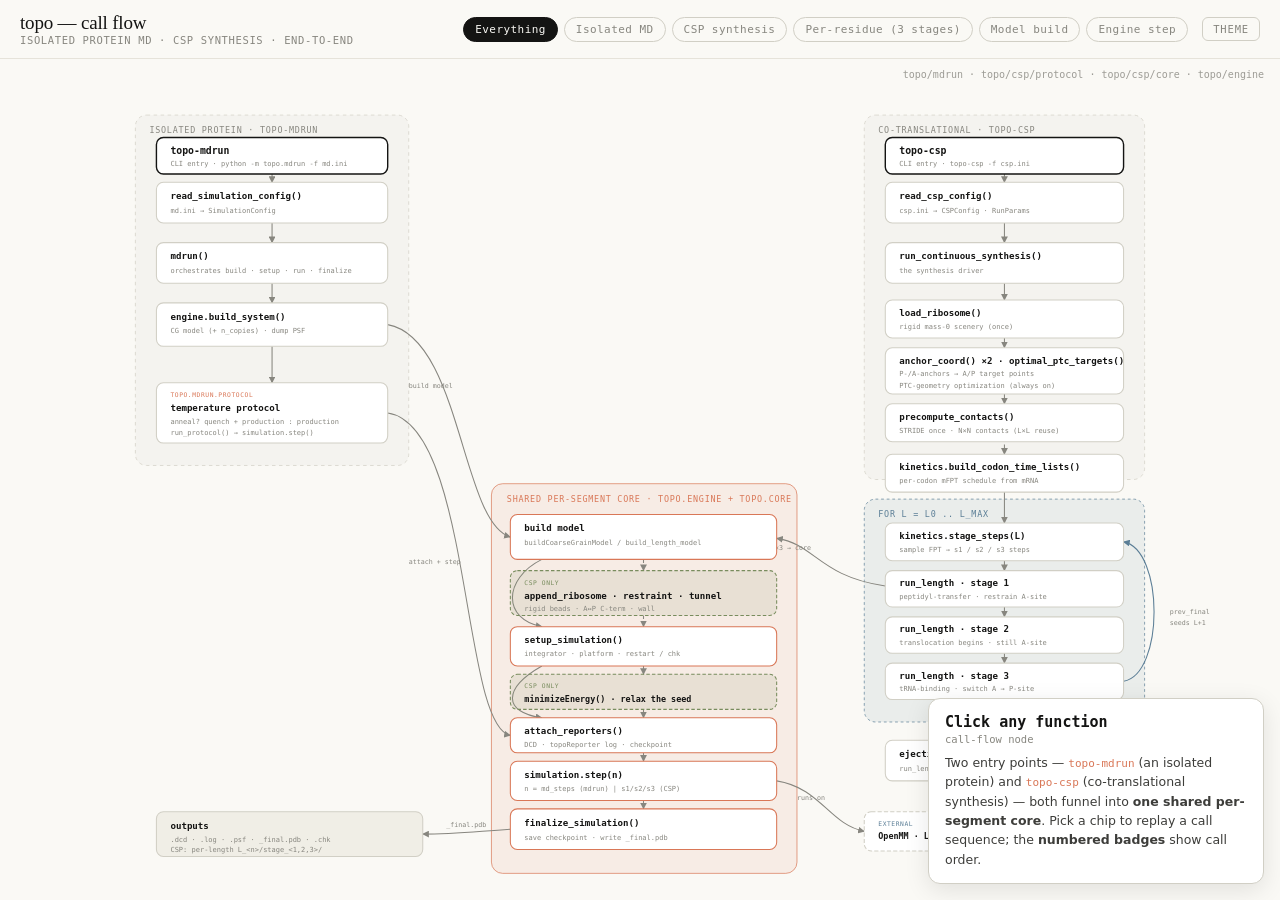
==== docs/_diagrams/callflow.html @ d385ec0a "docs: add interactive architecture + call-flow diagrams to the Sphinx build Two self-contained, full" ====
<!doctype html>
<html lang="en">
<head>
<meta charset="utf-8">
<meta name="viewport" content="width=device-width, initial-scale=1">
<title>topo — call flow</title>
<script>
  (function () {
    const saved = localStorage.getItem('topo-theme');
    const dark = saved ? saved === 'dark' : matchMedia('(prefers-color-scheme: dark)').matches;
    document.documentElement.classList.toggle('dark', dark);
  })();
</script>
<style>
  :root {
    --bg: #FAF9F5; --surface: #FFFFFF; --surface2: #F0EEE6;
    --ink: #141413; --body: #3D3D3A; --muted: #87867F;
    --line: #D1CFC5; --line-soft: #E6E3DA;
    --clay: #D97757; --clay-soft: rgba(217,119,87,0.10);
    --olive: #788C5D; --olive-soft: rgba(120,140,93,0.12);
    --gold: #C9A45C; --blue: #5B7E96; --blue-soft: rgba(91,126,150,0.10);
    --zone: rgba(20,20,19,0.022); --zone-line: #D1CFC5;
    --serif: ui-serif, Georgia, "Times New Roman", serif;
    --sans: system-ui, -apple-system, "Segoe UI", Roboto, sans-serif;
    --mono: ui-monospace, "SF Mono", Menlo, Consolas, monospace;
  }
  html.dark {
    --bg: #141413; --surface: #1F1F1D; --surface2: #2A2A28;
    --ink: #FAF9F5; --body: #D1CFC5; --muted: #8F8E86;
    --line: #3D3D3A; --line-soft: #2A2A28;
    --clay: #E48A6E; --clay-soft: rgba(228,138,110,0.15);
    --olive: #9DB07C; --olive-soft: rgba(157,176,124,0.17);
    --gold: #D4B36F; --blue: #7FA3BC; --blue-soft: rgba(127,163,188,0.15);
    --zone: rgba(250,249,245,0.03); --zone-line: #3D3D3A;
  }
  * { box-sizing: border-box; margin: 0; padding: 0; }
  html, body { height: 100%; }
  body {
    background: var(--bg); color: var(--body); font-family: var(--sans);
    -webkit-font-smoothing: antialiased; display: flex; flex-direction: column; overflow: hidden;
  }

  /* ── top bar ─────────────────────────────── */
  .bar {
    display: flex; align-items: center; gap: 14px; flex-wrap: wrap;
    padding: 12px 20px; border-bottom: 1px solid var(--line-soft); flex: none;
  }
  .bar h1 { font-family: var(--serif); font-weight: 500; font-size: 19px; color: var(--ink); letter-spacing: -0.01em; }
  .bar .sub { font-family: var(--mono); font-size: 10.5px; color: var(--muted); letter-spacing: 0.06em; text-transform: uppercase; }
  .spacer { flex: 1; }
  .chips { display: flex; gap: 6px; flex-wrap: wrap; }
  .chip {
    font-family: var(--mono); font-size: 11px; letter-spacing: 0.04em;
    padding: 5px 11px; border: 1px solid var(--line); border-radius: 999px;
    background: transparent; color: var(--muted); cursor: pointer; transition: all .15s ease;
  }
  .chip:hover { color: var(--ink); border-color: var(--muted); }
  .chip.on { background: var(--ink); border-color: var(--ink); color: var(--bg); }
  #themeToggle {
    font-family: var(--mono); font-size: 10.5px; text-transform: uppercase; letter-spacing: 0.08em;
    padding: 5px 10px; border: 1px solid var(--line); border-radius: 6px;
    background: transparent; color: var(--muted); cursor: pointer;
  }
  #themeToggle:hover { color: var(--ink); border-color: var(--muted); }

  /* ── stage ───────────────────────────────── */
  .stage { flex: 1; position: relative; min-height: 0; }
  .stage svg { position: absolute; inset: 0; width: 100%; height: 100%; display: block; }

  /* zones */
  .zone rect { fill: var(--zone); stroke: var(--zone-line); stroke-width: 1; stroke-dasharray: 5 5; }
  .zone.core rect { fill: var(--clay-soft); stroke: var(--clay); stroke-dasharray: none; }
  .zone.loop rect { fill: var(--blue-soft); stroke: var(--blue); stroke-dasharray: 4 4; }
  .zone .ztitle { font-family: var(--mono); font-size: 12px; letter-spacing: 0.09em; text-transform: uppercase; fill: var(--muted); }
  .zone.core .ztitle { fill: var(--clay); }
  .zone.loop .ztitle { fill: var(--blue); }

  /* nodes */
  .node { cursor: pointer; }
  .node rect { fill: var(--surface); stroke: var(--line); stroke-width: 1.5; transition: stroke .15s ease; }
  .node:hover rect { stroke: var(--muted); }
  .node.sel rect { stroke: var(--clay) !important; stroke-width: 2.2; }
  .node .t  { font-family: var(--mono); font-size: 13px; font-weight: 600; fill: var(--ink); pointer-events: none; }
  .node .m  { font-family: var(--mono); font-size: 10px; fill: var(--muted); pointer-events: none; }
  .node .k  { font-family: var(--mono); font-size: 9px; letter-spacing: 0.09em; text-transform: uppercase; fill: var(--clay); pointer-events: none; }
  .node .k.blue { fill: var(--blue); }
  .node .k.olive { fill: var(--olive); }
  .node.entry rect { fill: var(--surface); stroke: var(--ink); stroke-width: 2; }
  .node.entry .t { fill: var(--ink); font-size: 14px; }
  .node.core rect { fill: var(--surface); stroke: var(--clay); }
  .node.store rect { fill: var(--surface2); }
  .node.ext rect { stroke-dasharray: 6 3; }
  .node.opt rect { fill: var(--olive-soft); stroke: var(--olive); stroke-dasharray: 5 3; }

  /* edges */
  .edge { stroke: var(--muted); stroke-width: 1.5; fill: none; marker-end: url(#a-mut); transition: opacity .2s ease, stroke .2s ease; }
  .edge.dash { stroke-dasharray: 5 4; }
  .edge.loop { stroke: var(--blue); marker-end: url(#a-blue); }
  .elbl { font-family: var(--mono); font-size: 9.5px; fill: var(--muted); transition: opacity .2s ease; }

  /* flow highlighting */
  .stage.flowing .edge { opacity: 0.10; }
  .stage.flowing .elbl { opacity: 0.10; }
  .stage.flowing .node { opacity: 0.24; }
  .stage.flowing .zone { opacity: 0.40; }
  .stage.flowing .edge.lit {
    opacity: 1; stroke: var(--clay); marker-end: url(#a-clay);
    stroke-dasharray: 7 5; animation: march 0.9s linear infinite;
  }
  .stage.flowing .elbl.lit { opacity: 1; fill: var(--clay); }
  .stage.flowing .node.lit { opacity: 1; }
  .stage.flowing .node.lit rect { stroke: var(--clay); }
  @keyframes march { to { stroke-dashoffset: -12; } }
  @media (prefers-reduced-motion: reduce) { .stage.flowing .edge.lit { animation: none; } }

  /* order badges */
  .badge { pointer-events: none; }
  .badge circle { fill: var(--clay); }
  .badge text { fill: var(--bg); font-family: var(--mono); font-size: 11px; font-weight: 700; text-anchor: middle; }

  /* ── floating cards ──────────────────────── */
  .card {
    position: absolute;
    background: var(--surface); border: 1px solid var(--line); border-radius: 12px;
    padding: 14px 16px; box-shadow: 0 6px 24px rgba(0,0,0,0.10);
  }
  #detail { right: 16px; bottom: 16px; width: 336px; }
  #detail h3 { font-family: var(--mono); font-weight: 700; font-size: 15px; color: var(--ink); margin-bottom: 2px; }
  #detail .meta { font-family: var(--mono); font-size: 10.5px; color: var(--muted); margin-bottom: 8px; }
  #detail p { font-size: 12.5px; line-height: 1.55; }
  #detail p code, #flowcap code { font-family: var(--mono); font-size: 11px; color: var(--clay); }
  #flowcap { left: 16px; bottom: 16px; max-width: 470px; display: none; }
  #flowcap.show { display: block; }
  #flowcap .fname { font-family: var(--mono); font-size: 10.5px; letter-spacing: 0.08em; text-transform: uppercase; color: var(--clay); margin-bottom: 6px; }
  #flowcap ol { margin-left: 18px; }
  #flowcap li { font-size: 12px; line-height: 1.5; margin-bottom: 2px; }
  .src { position: absolute; top: 10px; right: 16px; font-family: var(--mono); font-size: 10px; color: var(--muted); opacity: 0.8; }
  @media (max-width: 900px) {
    body { overflow: auto; }
    .stage { min-height: 128vh; }
    #detail { position: static; width: auto; margin: 10px 16px; }
    #flowcap { position: static; margin: 0 16px 16px; }
  }
</style>
</head>
<body>

<div class="bar">
  <div>
    <h1>topo — call flow</h1>
    <div class="sub">isolated protein MD · CSP synthesis · end&#8209;to&#8209;end</div>
  </div>
  <div class="spacer"></div>
  <div class="chips" id="chips">
    <button class="chip on" data-flow="all">Everything</button>
    <button class="chip" data-flow="isolated">Isolated MD</button>
    <button class="chip" data-flow="csp">CSP synthesis</button>
    <button class="chip" data-flow="residue">Per-residue (3 stages)</button>
    <button class="chip" data-flow="build">Model build</button>
    <button class="chip" data-flow="engine">Engine step</button>
  </div>
  <button id="themeToggle">Theme</button>
</div>

<div class="stage" id="stage">
<svg viewBox="0 0 1600 1200" preserveAspectRatio="xMidYMid meet" role="img" aria-label="topo function-call flow diagram">
  <defs>
    <marker id="a-mut" viewBox="0 0 10 10" refX="9" refY="5" markerWidth="6.5" markerHeight="6.5" orient="auto-start-reverse">
      <path d="M0,0 L10,5 L0,10 z" style="fill: var(--muted)"/>
    </marker>
    <marker id="a-clay" viewBox="0 0 10 10" refX="9" refY="5" markerWidth="6.5" markerHeight="6.5" orient="auto-start-reverse">
      <path d="M0,0 L10,5 L0,10 z" style="fill: var(--clay)"/>
    </marker>
    <marker id="a-blue" viewBox="0 0 10 10" refX="9" refY="5" markerWidth="6.5" markerHeight="6.5" orient="auto-start-reverse">
      <path d="M0,0 L10,5 L0,10 z" style="fill: var(--blue)"/>
    </marker>
  </defs>

  <!-- ── zones ─────────────────────────────── -->
  <g class="zone" id="z-left">
    <rect x="80" y="80" width="390" height="500" rx="16"/>
    <text class="ztitle" x="100" y="106">Isolated protein · topo-mdrun</text>
  </g>
  <g class="zone" id="z-right">
    <rect x="1120" y="80" width="400" height="520" rx="16"/>
    <text class="ztitle" x="1140" y="106">Co-translational · topo-csp</text>
  </g>
  <g class="zone loop" id="z-loop">
    <rect x="1120" y="628" width="400" height="318" rx="16"/>
    <text class="ztitle" x="1140" y="654">for L = L0 .. L_max</text>
  </g>
  <g class="zone core" id="z-core">
    <rect x="588" y="606" width="436" height="556" rx="16"/>
    <text class="ztitle" x="610" y="632">shared per-segment core · topo.engine + topo.core</text>
  </g>

  <!-- ── edges ─────────────────────────────── -->
  <!-- left lane -->
  <path class="edge" id="e-md1" d="M275,150 L275,176"/>
  <path class="edge" id="e-md2" d="M275,234 L275,262"/>
  <path class="edge" id="e-md3" d="M275,320 L275,348"/>
  <path class="edge" id="e-md-build-protocol" d="M275,410 L275,462"/>
  <path class="edge" id="e-md-build-ff" d="M440,379 C 545,398 545,662 615,682"/>
  <path class="edge" id="e-md-protocol-attach" d="M440,505 C 560,522 545,952 615,965"/>

  <!-- shared core spine -->
  <path class="edge" id="e-ff-setup"     d="M660,714 C 604,742 604,800 660,810"/>
  <path class="edge dash" id="e-ff-scenery"   d="M805,714 L805,730"/>
  <path class="edge dash" id="e-scenery-setup" d="M805,794 L805,810"/>
  <path class="edge" id="e-setup-attach" d="M660,866 C 604,898 604,932 660,940"/>
  <path class="edge dash" id="e-setup-min"   d="M805,866 L805,878"/>
  <path class="edge dash" id="e-min-attach"  d="M805,928 L805,940"/>
  <path class="edge" id="e-attach-step"  d="M805,990 L805,1002"/>
  <path class="edge" id="e-step-final"   d="M805,1058 L805,1070"/>
  <path class="edge" id="e-step-omm"     d="M995,1030 C 1058,1040 1070,1092 1120,1102"/>
  <path class="edge" id="e-final-out"    d="M615,1099 C 545,1104 530,1106 490,1106"/>

  <!-- right lane -->
  <path class="edge" id="e-csp1" d="M1320,150 L1320,176"/>
  <path class="edge" id="e-csp2" d="M1320,234 L1320,262"/>
  <path class="edge" id="e-csp3" d="M1320,320 L1320,344"/>
  <path class="edge" id="e-csp4" d="M1320,398 L1320,412"/>
  <path class="edge" id="e-csp5" d="M1320,478 L1320,492"/>
  <path class="edge" id="e-csp6" d="M1320,550 L1320,564"/>
  <path class="edge" id="e-csp7" d="M1320,618 L1320,662"/>
  <path class="edge" id="e-csp8" d="M1320,716 L1320,730"/>
  <path class="edge" id="e-csp9" d="M1320,782 L1320,796"/>
  <path class="edge" id="e-csp10" d="M1320,848 L1320,862"/>
  <path class="edge loop" id="e-csp-loop" d="M1490,888 C 1548,878 1548,700 1490,689"/>
  <path class="edge" id="e-csp-post" d="M1320,914 L1320,972"/>
  <path class="edge" id="e-csp-core" d="M1150,752 C 1055,738 1050,692 995,684"/>

  <!-- ── edge labels ───────────────────────── -->
  <text class="elbl" data-e="e-md-build-ff" x="470" y="470">build model</text>
  <text class="elbl" data-e="e-md-protocol-attach" x="470" y="720">attach + step</text>
  <text class="elbl" data-e="e-step-omm" x="1024" y="1058">runs on</text>
  <text class="elbl" data-e="e-csp-core" x="1044" y="700" text-anchor="end">run_length ×3 → core</text>
  <text class="elbl" data-e="e-csp-loop" x="1556" y="792" text-anchor="start">prev_final</text>
  <text class="elbl" data-e="e-csp-loop" x="1556" y="808" text-anchor="start">seeds L+1</text>
  <text class="elbl" data-e="e-csp-post" x="1332" y="950">at L_max</text>
  <text class="elbl" data-e="e-final-out" x="552" y="1096" text-anchor="middle">_final.pdb</text>

  <!-- ── nodes: left lane (isolated MD) ────── -->
  <g class="node entry" data-k="md-cli">
    <rect x="110" y="112" width="330" height="52" rx="10"/>
    <text class="t" x="130" y="135">topo-mdrun</text>
    <text class="m" x="130" y="153">CLI entry · python -m topo.mdrun -f md.ini</text>
  </g>
  <g class="node" data-k="md-cfg">
    <rect x="110" y="176" width="330" height="58" rx="10"/>
    <text class="t" x="130" y="200">read_simulation_config()</text>
    <text class="m" x="130" y="220">md.ini → SimulationConfig</text>
  </g>
  <g class="node" data-k="md-driver">
    <rect x="110" y="262" width="330" height="58" rx="10"/>
    <text class="t" x="130" y="286">mdrun()</text>
    <text class="m" x="130" y="306">orchestrates build · setup · run · finalize</text>
  </g>
  <g class="node" data-k="md-build">
    <rect x="110" y="348" width="330" height="62" rx="10"/>
    <text class="t" x="130" y="372">engine.build_system()</text>
    <text class="m" x="130" y="391">CG model (+ n_copies) · dump PSF</text>
  </g>
  <g class="node" data-k="md-protocol">
    <rect x="110" y="462" width="330" height="86" rx="10"/>
    <text class="k" x="130" y="482">topo.mdrun.protocol</text>
    <text class="t" x="130" y="502">temperature protocol</text>
    <text class="m" x="130" y="521">anneal? quench + production : production</text>
    <text class="m" x="130" y="537">run_protocol() → simulation.step()</text>
  </g>

  <!-- ── nodes: right lane (CSP) ───────────── -->
  <g class="node entry" data-k="csp-cli">
    <rect x="1150" y="112" width="340" height="52" rx="10"/>
    <text class="t" x="1170" y="135">topo-csp</text>
    <text class="m" x="1170" y="153">CLI entry · topo-csp -f csp.ini</text>
  </g>
  <g class="node" data-k="csp-cfg">
    <rect x="1150" y="176" width="340" height="58" rx="10"/>
    <text class="t" x="1170" y="200">read_csp_config()</text>
    <text class="m" x="1170" y="220">csp.ini → CSPConfig · RunParams</text>
  </g>
  <g class="node" data-k="csp-driver">
    <rect x="1150" y="262" width="340" height="58" rx="10"/>
    <text class="t" x="1170" y="286">run_continuous_synthesis()</text>
    <text class="m" x="1170" y="306">the synthesis driver</text>
  </g>
  <g class="node" data-k="csp-ribo">
    <rect x="1150" y="344" width="340" height="54" rx="10"/>
    <text class="t" x="1170" y="367">load_ribosome()</text>
    <text class="m" x="1170" y="385">rigid mass-0 scenery (once)</text>
  </g>
  <g class="node" data-k="csp-anchor">
    <rect x="1150" y="412" width="340" height="66" rx="10"/>
    <text class="t" x="1170" y="435">anchor_coord() ×2 · optimal_ptc_targets()</text>
    <text class="m" x="1170" y="453">P-/A-anchors → A/P target points</text>
    <text class="m" x="1170" y="469">PTC-geometry optimization (always on)</text>
  </g>
  <g class="node" data-k="csp-precompute">
    <rect x="1150" y="492" width="340" height="54" rx="10"/>
    <text class="t" x="1170" y="515">precompute_contacts()</text>
    <text class="m" x="1170" y="533">STRIDE once · N×N contacts (L×L reuse)</text>
  </g>
  <g class="node" data-k="csp-kin">
    <rect x="1150" y="564" width="340" height="54" rx="10"/>
    <text class="t" x="1170" y="587">kinetics.build_codon_time_lists()</text>
    <text class="m" x="1170" y="605">per-codon mFPT schedule from mRNA</text>
  </g>

  <!-- loop body -->
  <g class="node" data-k="csp-stagesteps">
    <rect x="1150" y="662" width="340" height="54" rx="10"/>
    <text class="t" x="1170" y="685">kinetics.stage_steps(L)</text>
    <text class="m" x="1170" y="703">sample FPT → s1 / s2 / s3 steps</text>
  </g>
  <g class="node" data-k="csp-stage1">
    <rect x="1150" y="730" width="340" height="52" rx="10"/>
    <text class="t" x="1170" y="752">run_length · stage 1</text>
    <text class="m" x="1170" y="770">peptidyl-transfer · restrain A-site</text>
  </g>
  <g class="node" data-k="csp-stage2">
    <rect x="1150" y="796" width="340" height="52" rx="10"/>
    <text class="t" x="1170" y="818">run_length · stage 2</text>
    <text class="m" x="1170" y="836">translocation begins · still A-site</text>
  </g>
  <g class="node" data-k="csp-stage3">
    <rect x="1150" y="862" width="340" height="52" rx="10"/>
    <text class="t" x="1170" y="884">run_length · stage 3</text>
    <text class="m" x="1170" y="902">tRNA-binding · switch A → P-site</text>
  </g>

  <g class="node" data-k="csp-post">
    <rect x="1150" y="972" width="340" height="58" rx="10"/>
    <text class="t" x="1170" y="996">ejection / dissociation</text>
    <text class="m" x="1170" y="1016">run_length · restraint OFF · free drift</text>
  </g>

  <!-- ── nodes: shared core ────────────────── -->
  <g class="node core" data-k="ff-build">
    <rect x="615" y="650" width="380" height="64" rx="10"/>
    <text class="t" x="635" y="674">build model</text>
    <text class="m" x="635" y="693">buildCoarseGrainModel / build_length_model</text>
  </g>
  <g class="node opt" data-k="scenery">
    <rect x="615" y="730" width="380" height="64" rx="10"/>
    <text class="k olive" x="635" y="750">CSP only</text>
    <text class="t" x="635" y="770">append_ribosome · restraint · tunnel</text>
    <text class="m" x="635" y="787">rigid beads · A↔P C-term · wall</text>
  </g>
  <g class="node core" data-k="eng-setup">
    <rect x="615" y="810" width="380" height="56" rx="10"/>
    <text class="t" x="635" y="833">setup_simulation()</text>
    <text class="m" x="635" y="852">integrator · platform · restart / chk</text>
  </g>
  <g class="node opt" data-k="eng-min">
    <rect x="615" y="878" width="380" height="50" rx="10"/>
    <text class="k olive" x="635" y="897">CSP only</text>
    <text class="t" x="635" y="918" style="font-size:12px">minimizeEnergy() · relax the seed</text>
  </g>
  <g class="node core" data-k="eng-attach">
    <rect x="615" y="940" width="380" height="50" rx="10"/>
    <text class="t" x="635" y="963">attach_reporters()</text>
    <text class="m" x="635" y="981">DCD · topoReporter log · checkpoint</text>
  </g>
  <g class="node core" data-k="eng-step">
    <rect x="615" y="1002" width="380" height="56" rx="10"/>
    <text class="t" x="635" y="1026">simulation.step(n)</text>
    <text class="m" x="635" y="1045">n = md_steps (mdrun) | s1/s2/s3 (CSP)</text>
  </g>
  <g class="node core" data-k="eng-final">
    <rect x="615" y="1070" width="380" height="58" rx="10"/>
    <text class="t" x="635" y="1094">finalize_simulation()</text>
    <text class="m" x="635" y="1114">save checkpoint · write _final.pdb</text>
  </g>

  <!-- ── nodes: backend / outputs ──────────── -->
  <g class="node ext" data-k="openmm">
    <rect x="1120" y="1074" width="320" height="56" rx="10"/>
    <text class="k blue" x="1140" y="1094">external</text>
    <text class="t" x="1140" y="1113" style="font-size:12px">OpenMM · LangevinIntegrator · CUDA/CPU</text>
  </g>
  <g class="node store" data-k="outputs">
    <rect x="110" y="1074" width="380" height="64" rx="10"/>
    <text class="t" x="130" y="1098">outputs</text>
    <text class="m" x="130" y="1117">.dcd · .log · .psf · _final.pdb · .chk</text>
    <text class="m" x="130" y="1132">CSP: per-length L_&lt;n&gt;/stage_&lt;1,2,3&gt;/</text>
  </g>

  <g id="badges"></g>
</svg>

  <div class="src">topo/mdrun · topo/csp/protocol · topo/csp/core · topo/engine</div>

  <div class="card" id="flowcap">
    <div class="fname" id="f-name"></div>
    <ol id="f-steps"></ol>
  </div>

  <div class="card" id="detail">
    <h3 id="d-title">Click any function</h3>
    <div class="meta" id="d-meta">call-flow node</div>
    <p id="d-body">Two entry points — <code>topo-mdrun</code> (an isolated protein) and <code>topo-csp</code> (co-translational synthesis) — both funnel into <b>one shared per-segment core</b>. Pick a chip to replay a call sequence; the <b>numbered badges</b> show call order.</p>
  </div>
</div>
<script>
const DETAIL = {
  "md-cli":   { t:"topo-mdrun", m:"entry · topo/mdrun/mdrun.py", b:"The canonical runner for a plain coarse-grained simulation of an isolated protein. Parses args, prints the OpenMM version, then hands off to the shared build → setup → run → finalize spine." },
  "md-cfg":   { t:"read_simulation_config()", m:"topo.utils.config", b:"Parses <code>md.ini</code> into a <code>SimulationConfig</code>: input PDB, timestep, temperatures, output cadence, restart flag, n_copies, and the anneal schedule. Everything downstream reads from this object." },
  "md-driver":{ t:"mdrun()", m:"driver", b:"The orchestrator: <code>build_system()</code>, then <code>setup_simulation()</code>, then the temperature protocol (quench+production or plain production), then <code>finalize_simulation()</code>." },
  "md-build": { t:"engine.build_system()", m:"topo.engine", b:"Builds the CG model via <code>buildCoarseGrainModel()</code> (see “build model”), optionally replicates it into <code>n_copies</code> non-interacting chains, dumps the PSF topology, and adds a CMMotionRemover if requested." },
  "md-protocol":{ t:"temperature protocol", m:"topo.mdrun.protocol", b:"Selects the schedule from the config. <b>anneal=yes</b>: a quench phase (holds t_high / cools) writes <code>_quench.*</code>, then the step clock resets and production runs at ref_t. <b>anneal=no</b>: a single constant-ref_t production run. Each phase calls <code>attach_reporters()</code> then <code>run_protocol()</code> → <code>step()</code>." },

  "csp-cli":  { t:"topo-csp", m:"entry · topo/csp/protocol.py", b:"The O'Brien continuous-synthesis runner. Reads the CSP control file and launches <code>run_continuous_synthesis()</code>." },
  "csp-cfg":  { t:"read_csp_config()", m:"topo.csp.protocol", b:"Parses <code>csp.ini</code> into a <code>CSPConfig</code> + <code>RunParams</code>: full-length PDB, ribosome PDB, mRNA, domain.yaml nscales, and every MD + kinetic knob (scale_factor, per-stage times, dt, restraint constants)." },
  "csp-driver":{ t:"run_continuous_synthesis()", m:"the synthesis driver", b:"Sets up the fixed scenery once (ribosome, anchors, PTC targets, tunnel plane, contacts, kinetics), then loops <code>L = L0…L_max</code> running three sub-stages per residue, then optional ejection + dissociation." },
  "csp-ribo": { t:"load_ribosome()", m:"topo.csp.ribosome", b:"Parses the truncated CG ribosome PDB into rigid <b>mass-0</b> scenery — per-bead collision radii and charges from <code>model_parameters</code>. Loaded once; identical at every length." },
  "csp-anchor":{ t:"anchors + optimal_ptc_targets()", m:"topo.csp.core", b:"Reads the fixed P-/A-anchors from the ribosome's tRNA beads, then places the optimal A-site and P-site <b>target points</b> — one equilibrium peptide bond (0.381 nm) apart and clear of the ribosome — so a rigid AllBonds build seeds and minimizes cleanly." },
  "csp-precompute":{ t:"precompute_contacts()", m:"topo.csp.core", b:"Runs the TOPO contact builder once on the full native structure → the <code>N×N</code> well-position / well-depth matrices and per-residue K-B Rmin/2. Each length reuses the top-left <code>L×L</code> block, so STRIDE and the heavy-atom analysis never re-run." },
  "csp-kin":  { t:"build_codon_time_lists()", m:"topo.csp.kinetics", b:"Builds the intrinsic / real per-codon mean-first-passage-time lists from the mRNA (or a uniform time). This is the schedule <code>stage_steps</code> samples from per residue." },
  "csp-stagesteps":{ t:"kinetics.stage_steps(L)", m:"per residue · FPT sampling", b:"Samples the three stage dwell times for residue L and maps them to integration steps: <code>steps = dwell·1e9 / scale_factor / dt</code>, clamped to [min, max]. Returns (s1, s2, s3)." },
  "csp-stage1":{ t:"run_length · stage 1", m:"peptidyl-transfer · A-site", b:"Adds the new residue and restrains its C-terminus to the <b>A-site</b> target for <code>s1</code> steps. Cold start lays the initial segment from the P-anchor. Runs one full pass through the shared core." },
  "csp-stage2":{ t:"run_length · stage 2", m:"translocation · A-site", b:"Continues from stage 1's final structure at the same A-site restraint for <code>s2</code> steps (minimization skipped — the seed is already relaxed)." },
  "csp-stage3":{ t:"run_length · stage 3", m:"tRNA-binding · A → P", b:"Switches the C-terminus restraint from the A-site to the <b>P-site</b> target — this A→P move reproduces translocation — and runs <code>s3</code> steps. Its final structure (<code>f3</code>) seeds the next residue." },
  "csp-post": { t:"ejection / dissociation", m:"post-synthesis", b:"After L_max, two sequential free runs with the restraint <b>OFF</b>: ejection then dissociation, each continuing from the previous final structure. The finished protein diffuses out the exit." },

  "ff-build": { t:"build model", m:"topo.core — the force field", b:"<code>buildCoarseGrainModel()</code> (mdrun) or <code>build_length_model()</code> (CSP, injecting the L×L contact block). Same Cα build both ways: <code>getCAlphaOnly → getAtoms → getBonds → getAngles</code>, per-AA mass/charge, bonds/angles/torsions, Yukawa electrostatics, structure-based contacts, then <code>createSystemObject()</code>." },
  "scenery":  { t:"scenery (CSP only)", m:"topo.csp.core / ribosome", b:"What synthesis adds to a stock system before running: <code>add_cterm_restraint()</code> (harmonic spring to the A- or P-target), <code>append_ribosome()</code> (mass-0 beads + the O'Brien 12-10-6 NC↔ribosome excluded volume), and the one-sided tunnel wall. mdrun skips this entirely." },
  "eng-setup":{ t:"setup_simulation()", m:"topo.engine — shared", b:"Creates the OpenMM <code>Simulation</code>: platform selection, the Langevin integrator, restart/checkpoint loading (or fresh Boltzmann velocities), and the run-provenance header. Both runners call this exact function." },
  "eng-min":  { t:"minimizeEnergy() (CSP only)", m:"per segment", b:"CSP minimizes each seeded structure to relax the new residue placement / new peptide bond before stepping. mdrun runs from an already-equilibrated input, so it does not minimize here." },
  "eng-attach":{ t:"attach_reporters()", m:"topo.engine — shared", b:"(Re)attaches the checkpoint / DCD / <code>topoReporter</code> log for this phase or segment. mdrun swaps file sets between the quench and production phases; CSP writes a fresh set per stage folder." },
  "eng-step": { t:"simulation.step(n)", m:"the integration", b:"Runs the Langevin dynamics on OpenMM. <code>n</code> is <code>md_steps</code> for mdrun (per phase) or the kinetic <code>s1/s2/s3</code> for CSP (per stage)." },
  "eng-final":{ t:"finalize_simulation()", m:"topo.engine — shared", b:"Saves the final checkpoint, writes the last conformation as <code>_final.pdb</code>, and closes the run metadata. In CSP the <code>_final.pdb</code> is the seed for the next stage / residue — the loop's carry." },

  "openmm":   { t:"OpenMM", m:"external · MD backend", b:"The actual integrator. topo hands it a fully-built <code>System</code> + <code>Simulation</code>; OpenMM does the Langevin dynamics on the CUDA or CPU platform. topo owns everything up to <code>step()</code>." },
  "outputs":  { t:"outputs", m:"on-disk artifacts", b:"Each segment writes a DCD, a fixed-width log, the PSF, a <code>_final.pdb</code>, a <code>.chk</code> checkpoint, and a <code>_runinfo.log</code>. CSP fans these out under per-length <code>L_&lt;n&gt;/stage_&lt;1,2,3&gt;/</code> folders plus a <code>dwell_times.dat</code> table." },
};

const FLOWS = {
  isolated: {
    name: "Isolated protein MD — topo-mdrun, end to end",
    nodes: ["md-cli","md-cfg","md-driver","md-build","ff-build","eng-setup","md-protocol","eng-attach","eng-step","openmm","eng-final","outputs"],
    edges: ["e-md1","e-md2","e-md3","e-md-build-protocol","e-md-build-ff","e-ff-setup","e-md-protocol-attach","e-setup-attach","e-attach-step","e-step-omm","e-step-final","e-final-out"],
    steps: [
      "<code>mdrun()</code> parses <code>md.ini</code> → SimulationConfig",
      "<code>build_system()</code> builds the CG force-field model once",
      "<code>setup_simulation()</code> creates the OpenMM Simulation",
      "The temperature protocol attaches reporters and <code>step()</code>s (quench + production, or just production)",
      "<code>finalize_simulation()</code> writes the trajectory, checkpoint, and <code>_final.pdb</code>"
    ]
  },
  csp: {
    name: "CSP synthesis — topo-csp, end to end",
    nodes: ["csp-cli","csp-cfg","csp-driver","csp-ribo","csp-anchor","csp-precompute","csp-kin","csp-stagesteps","csp-stage1","csp-stage2","csp-stage3","ff-build","scenery","eng-setup","eng-min","eng-attach","eng-step","openmm","eng-final","csp-post","outputs"],
    edges: ["e-csp1","e-csp2","e-csp3","e-csp4","e-csp5","e-csp6","e-csp7","e-csp8","e-csp9","e-csp10","e-csp-loop","e-csp-post","e-csp-core","e-ff-scenery","e-scenery-setup","e-setup-min","e-min-attach","e-attach-step","e-step-omm","e-step-final","e-final-out"],
    steps: [
      "<code>run_continuous_synthesis()</code> loads the rigid ribosome, anchors, PTC targets, contacts, and kinetics — once",
      "For each residue L, <code>stage_steps()</code> samples the 3 stage dwell times → step counts",
      "3 × <code>run_length()</code>: each builds the L-length model, adds ribosome/tunnel scenery + the C-term restraint, then runs the shared engine core",
      "The restraint switches <b>A → P</b> between stages 2 and 3 (translocation); <code>_final.pdb</code> seeds L+1",
      "After L_max: ejection then dissociation (restraint off)"
    ]
  },
  residue: {
    name: "One residue — the 3 sub-stages (A → A → P)",
    nodes: ["csp-stagesteps","csp-stage1","csp-stage2","csp-stage3"],
    edges: ["e-csp8","e-csp9","e-csp10","e-csp-loop"],
    steps: [
      "<code>stage_steps(L)</code> → (s1, s2, s3) integration steps",
      "Stage 1 (peptidyl-transfer): restrain the C-terminus to the <b>A-site</b>",
      "Stage 2 (translocation): continue, still held at the A-site",
      "Stage 3 (tRNA-binding): switch the restraint to the <b>P-site</b> — this A→P move is translocation; <code>f3</code> seeds the next residue"
    ]
  },
  build: {
    name: "Model build — the CG force field (shared)",
    nodes: ["ff-build"],
    edges: [],
    steps: [
      "<code>getCAlphaOnly → getAtoms → getBonds → getAngles</code>",
      "<code>setCAMass/ChargePerResidueType</code> · <code>setBondForceConstants</code>",
      "<code>addHarmonicBond</code> (flexible) · <code>addGaussianAngle</code> · <code>getTorsions → addPeriodicTorsion</code>",
      "<code>addYukawaForces</code> · <code>build_nonbonded_interaction</code> (STRIDE + Karanicolas–Brooks contacts)",
      "<code>addCustomNonBondedForce → createSystemObject</code>. CSP's <code>build_length_model</code> injects the precomputed L×L block instead of recomputing."
    ]
  },
  engine: {
    name: "Engine step — the shared per-segment core",
    nodes: ["eng-setup","eng-attach","eng-step","openmm","eng-final"],
    edges: ["e-setup-attach","e-attach-step","e-step-omm","e-step-final"],
    steps: [
      "<code>setup_simulation()</code> — integrator, platform, restart/checkpoint",
      "<code>attach_reporters()</code> — DCD, log, checkpoint for this phase/segment",
      "<code>simulation.step(n)</code> — Langevin dynamics on OpenMM",
      "<code>finalize_simulation()</code> — checkpoint + <code>_final.pdb</code>. Both runners share these exact functions."
    ]
  }
};

const SVGNS = "http://www.w3.org/2000/svg";
const stage = document.getElementById('stage');
const nodes = document.querySelectorAll('.node');
const edges = document.querySelectorAll('.edge');
const elbls = document.querySelectorAll('.elbl');
const chips = document.querySelectorAll('.chip');
const fcap = document.getElementById('flowcap');
const badges = document.getElementById('badges');

function clearBadges() { while (badges.firstChild) badges.removeChild(badges.firstChild); }

function addBadge(node, n) {
  const r = node.querySelector('rect');
  const x = parseFloat(r.getAttribute('x'));
  const y = parseFloat(r.getAttribute('y'));
  const g = document.createElementNS(SVGNS, 'g');
  g.setAttribute('class', 'badge');
  const c = document.createElementNS(SVGNS, 'circle');
  c.setAttribute('cx', x); c.setAttribute('cy', y); c.setAttribute('r', 12);
  const t = document.createElementNS(SVGNS, 'text');
  t.setAttribute('x', x); t.setAttribute('y', y + 4); t.textContent = n;
  g.appendChild(c); g.appendChild(t); badges.appendChild(g);
}

function setFlow(key) {
  chips.forEach(c => c.classList.toggle('on', c.dataset.flow === key));
  edges.forEach(e => e.classList.remove('lit'));
  elbls.forEach(l => l.classList.remove('lit'));
  nodes.forEach(n => n.classList.remove('lit'));
  clearBadges();
  if (key === 'all') { stage.classList.remove('flowing'); fcap.classList.remove('show'); return; }
  const f = FLOWS[key];
  stage.classList.add('flowing');
  f.edges.forEach(id => document.getElementById(id)?.classList.add('lit'));
  elbls.forEach(l => { if (f.edges.includes(l.dataset.e)) l.classList.add('lit'); });
  f.nodes.forEach((k, i) => {
    const node = document.querySelector(`.node[data-k="${k}"]`);
    if (!node) return;
    node.classList.add('lit');
    addBadge(node, i + 1);
  });
  document.getElementById('f-name').textContent = f.name;
  document.getElementById('f-steps').innerHTML = f.steps.map(s => `<li>${s}</li>`).join('');
  fcap.classList.add('show');
}
chips.forEach(c => c.addEventListener('click', () => setFlow(c.dataset.flow)));

nodes.forEach(n => n.addEventListener('click', () => {
  nodes.forEach(x => x.classList.remove('sel'));
  n.classList.add('sel');
  const d = DETAIL[n.dataset.k];
  if (!d) return;
  document.getElementById('d-title').textContent = d.t;
  document.getElementById('d-meta').textContent = d.m;
  document.getElementById('d-body').innerHTML = d.b;
}));

document.getElementById('themeToggle').addEventListener('click', () => {
  const dark = !document.documentElement.classList.contains('dark');
  document.documentElement.classList.toggle('dark', dark);
  localStorage.setItem('topo-theme', dark ? 'dark' : 'light');
});
</script>
</body>
</html>
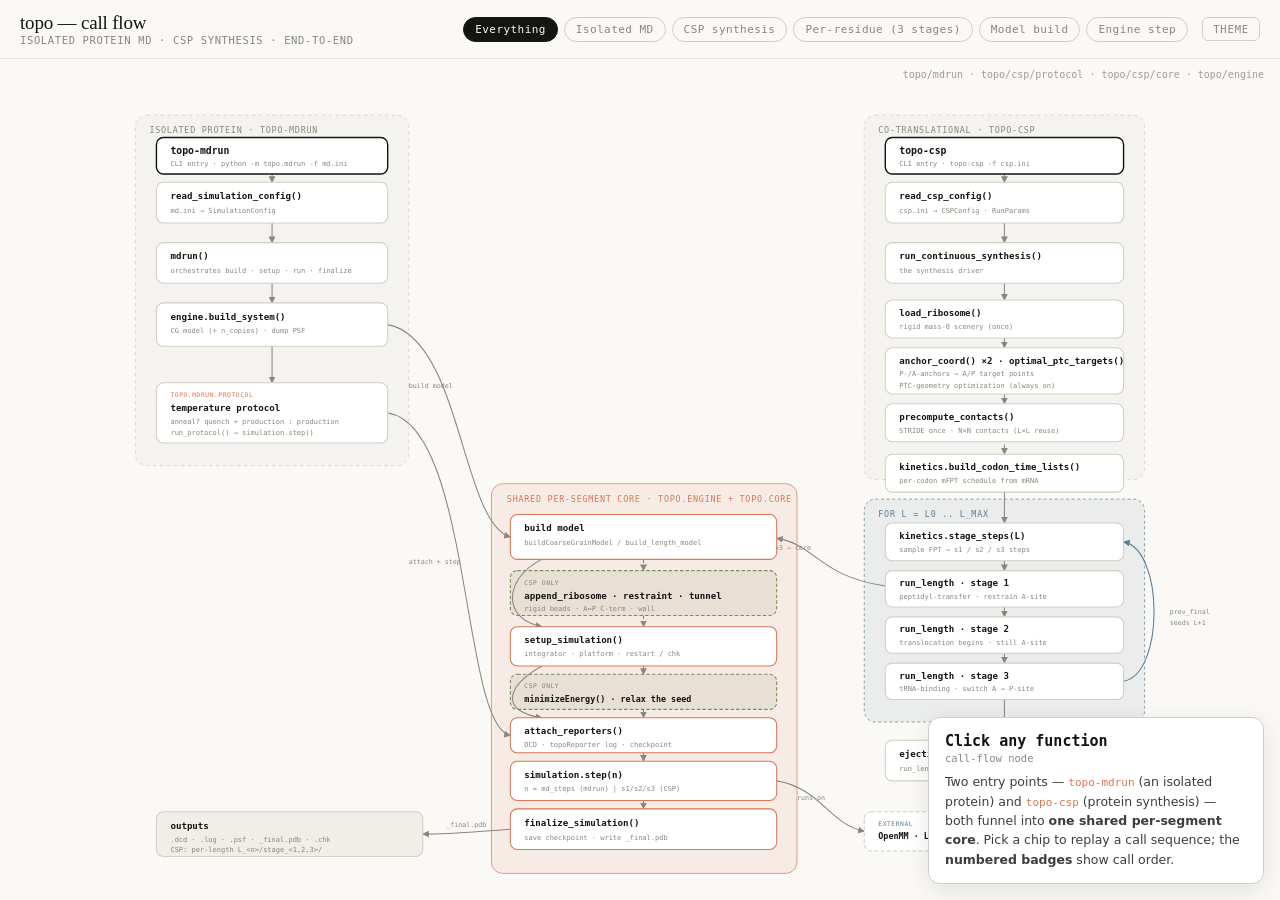
==== commit 2764e5a9: "feat(csp): fastest/slowest synonymous-codon mRNA + docs; rename co-translational -> protein synthesi" ====
--- a/docs/_diagrams/callflow.html
+++ b/docs/_diagrams/callflow.html
@@ -399,7 +399,7 @@
   <div class="card" id="detail">
     <h3 id="d-title">Click any function</h3>
     <div class="meta" id="d-meta">call-flow node</div>
-    <p id="d-body">Two entry points — <code>topo-mdrun</code> (an isolated protein) and <code>topo-csp</code> (co-translational synthesis) — both funnel into <b>one shared per-segment core</b>. Pick a chip to replay a call sequence; the <b>numbered badges</b> show call order.</p>
+    <p id="d-body">Two entry points — <code>topo-mdrun</code> (an isolated protein) and <code>topo-csp</code> (protein synthesis) — both funnel into <b>one shared per-segment core</b>. Pick a chip to replay a call sequence; the <b>numbered badges</b> show call order.</p>
   </div>
 </div>
 <script>
